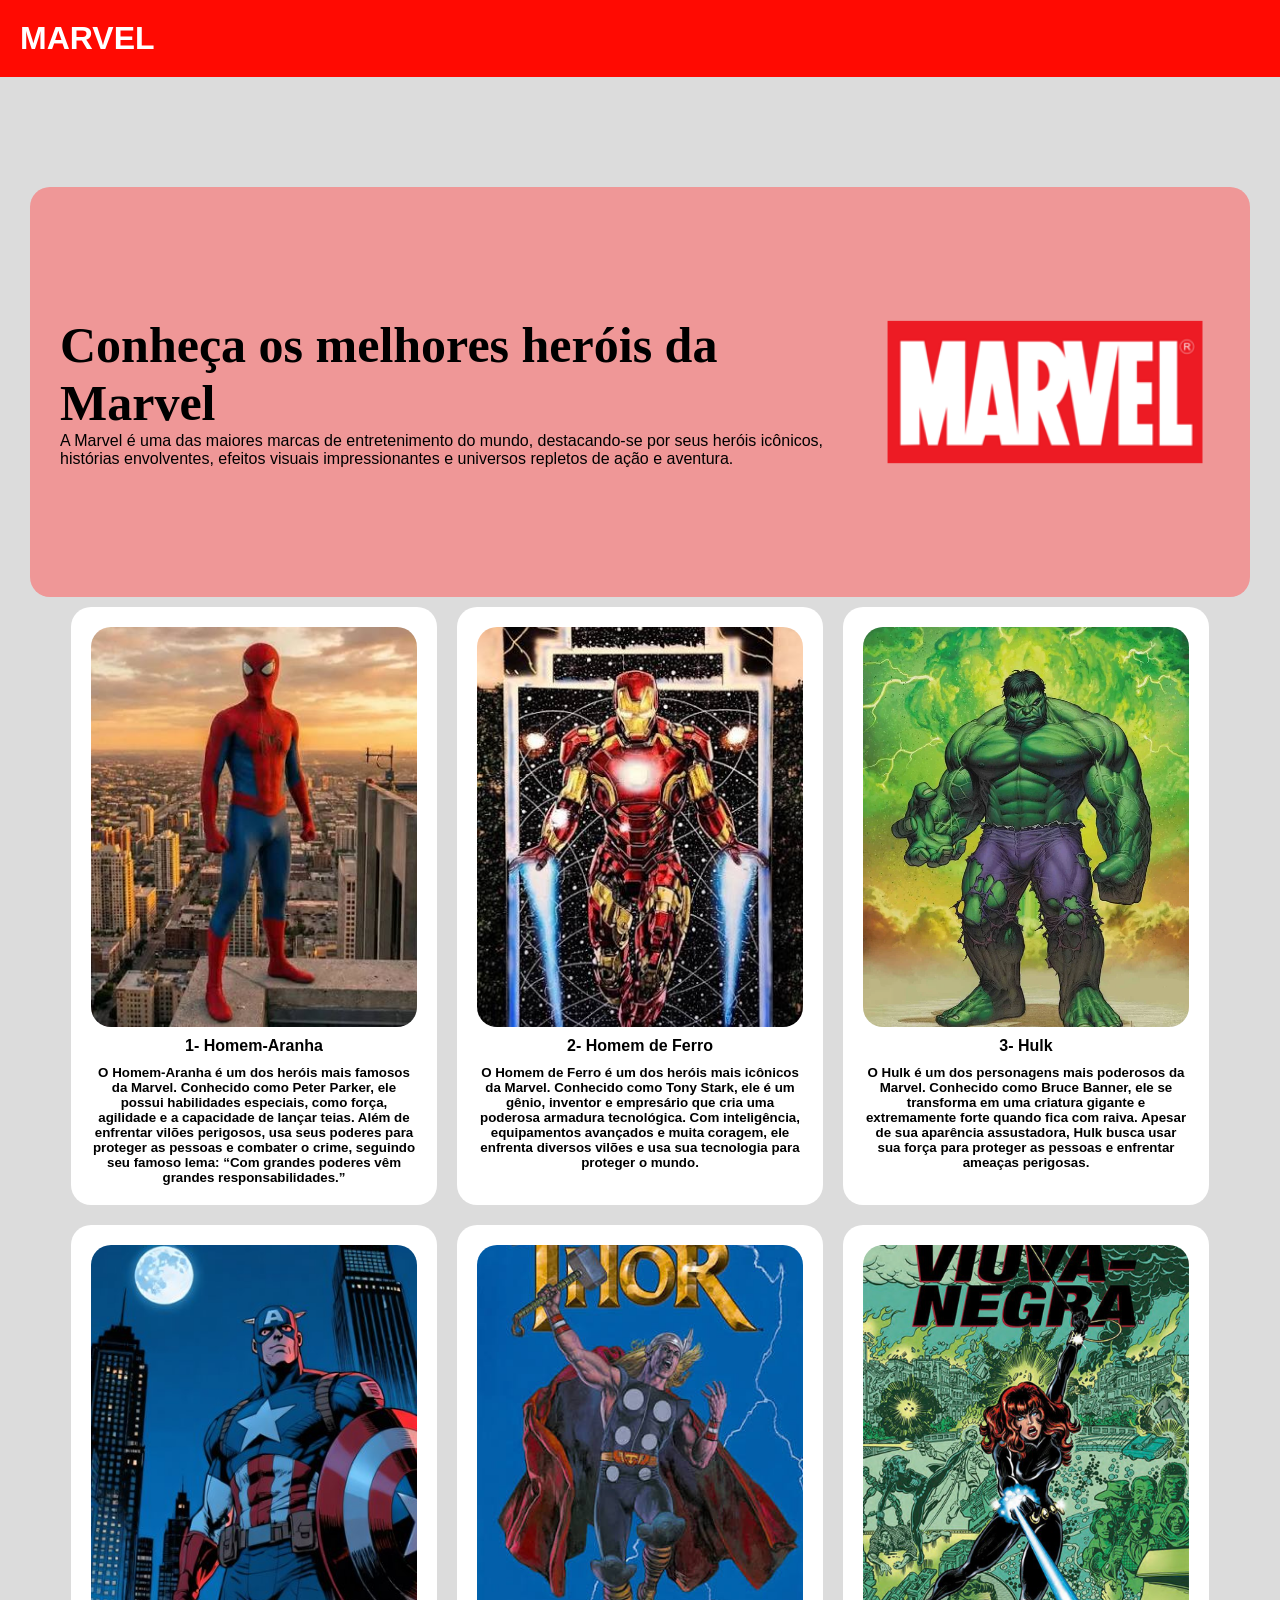
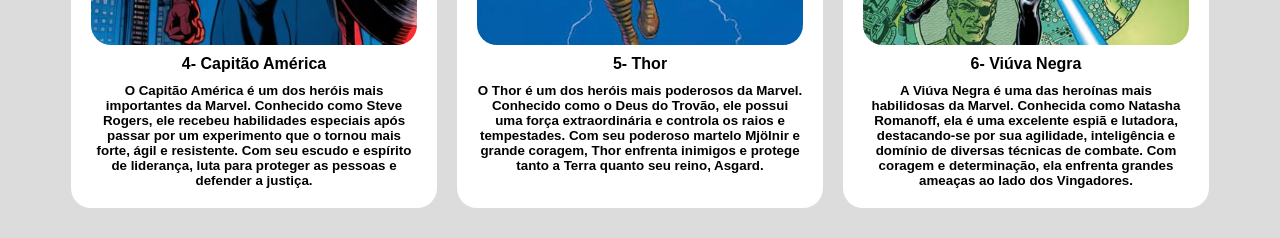
==== index.html @ 94065608 "primeiro commit" ====
<!DOCTYPE html>
<html lan="pt-BR">
    <head>
        <meta charset="UTF-8" />
        <title>HERÓIS</title>
        <link rel="stylesheet" href="css/style.css" />
    </head>
    <body>
        <header>
            <h1>MARVEL</h1>
        </header>
        <main>
            <section id="introducao">
                <article>
                    <h2>Conheça os melhores heróis da Marvel</h2>
                    <p>A Marvel é uma das maiores marcas de entretenimento do mundo, destacando-se por seus heróis icônicos, histórias envolventes, efeitos visuais impressionantes e universos repletos de ação e aventura.</p>
                </article>
                <img src="assets/img/marvel.png" alt="Logo Marvel"/>
            </section>
            <section id="cards">
                <article class="card">
                    <img src="assets/img/homemaranha.png" alt="homem aranha"/>
                    <p>1- Homem-Aranha</p>
                    <small><p> O Homem-Aranha é um dos heróis mais famosos da Marvel. Conhecido como Peter Parker, ele possui habilidades especiais, como força, agilidade e a capacidade de lançar teias. Além de enfrentar vilões perigosos, usa seus poderes para proteger as pessoas e combater o crime, seguindo seu famoso lema: “Com grandes poderes vêm grandes responsabilidades.”</p></small>
                </article>
                <article class="card">
                    <img src="assets/img/hferro.png" alt="homem de ferro"/>
                    <p>2- Homem de Ferro</p>
                    <small><p> O Homem de Ferro é um dos heróis mais icônicos da Marvel. Conhecido como Tony Stark, ele é um gênio, inventor e empresário que cria uma poderosa armadura tecnológica. Com inteligência, equipamentos avançados e muita coragem, ele enfrenta diversos vilões e usa sua tecnologia para proteger o mundo.</p></small>
                </article>
                <article class="card">
                    <img src="assets/img/hulk.png" alt="hulk"/>
                    <p>3- Hulk</p>
                    <small><p> O Hulk é um dos personagens mais poderosos da Marvel. Conhecido como Bruce Banner, ele se transforma em uma criatura gigante e extremamente forte quando fica com raiva. Apesar de sua aparência assustadora, Hulk busca usar sua força para proteger as pessoas e enfrentar ameaças perigosas.</p></small>
                </article>
                <article class="card">
                    <img src="assets/img/ca.png" alt="capitao america"/>
                    <p>4- Capitão América</p>
                    <small><p>O Capitão América é um dos heróis mais importantes da Marvel. Conhecido como Steve Rogers, ele recebeu habilidades especiais após passar por um experimento que o tornou mais forte, ágil e resistente. Com seu escudo e espírito de liderança, luta para proteger as pessoas e defender a justiça.</p></small>
                </article>
                <article class="card">
                    <img src="assets/img/thor.png" alt="thor"/>
                    <p>5- Thor</p>
                    <small><p>O Thor é um dos heróis mais poderosos da Marvel. Conhecido como o Deus do Trovão, ele possui uma força extraordinária e controla os raios e tempestades. Com seu poderoso martelo Mjölnir e grande coragem, Thor enfrenta inimigos e protege tanto a Terra quanto seu reino, Asgard.</p></small>
                </article>
                <article class="card">
                    <img src="assets/img/viuva.png" alt="viuva Negra"/>
                    <p>6- Viúva Negra</p>
                    <small><p> A Viúva Negra é uma das heroínas mais habilidosas da Marvel. Conhecida como Natasha Romanoff, ela é uma excelente espiã e lutadora, destacando-se por sua agilidade, inteligência e domínio de diversas técnicas de combate. Com coragem e determinação, ela enfrenta grandes ameaças ao lado dos Vingadores.
</p></small>
                 </article>

                </article>
            </section>
        </main>
    </body>
</html>
---- css/style.css ----
* {
    padding: 0;
    margin: 0;
    box-sizing: border-box;
}

body {
    font-family: 'Franklin Gothic Medium', 'Arial Narrow', Arial, sans-serif;
    background-color: gainsboro;
}

header {
    background-color: rgb(255, 10, 2);
    color: white;
    padding: 20px;
    margin-bottom: 50px;
}

main {
    padding: 30px;
}

#introducao {
    display: flex;
    flex-direction: row;
    gap: 30px;
    padding: 30px;
    background-color: rgb(239, 151, 151);
    align-items: center;
    justify-content: space-between;
    margin-top: 30px;
    border-radius: 20px;
}

#introducao img {
    width: 350px;
    height: 350px;
}

#cards {
    display: flex;
    gap: 20px;
    justify-content: center;
    flex-wrap: wrap;
    margin-top: 10px;
}

.card {
    background-color: white;
    padding: 20px;
    width: 30%;
    border-radius: 20px;
    text-align: center;
}

.card img {
    width: 100%;
    border-radius: 20px;
    height: 400px;
    object-fit: cover;
    display: block;
    margin: 0 auto;
}

.card p {
    margin-top: 10px;
    font-weight: bold;
}

h2 {
    font-size: 50px;
    font-family:Georgia, 'Times New Roman', Times, serif;
}
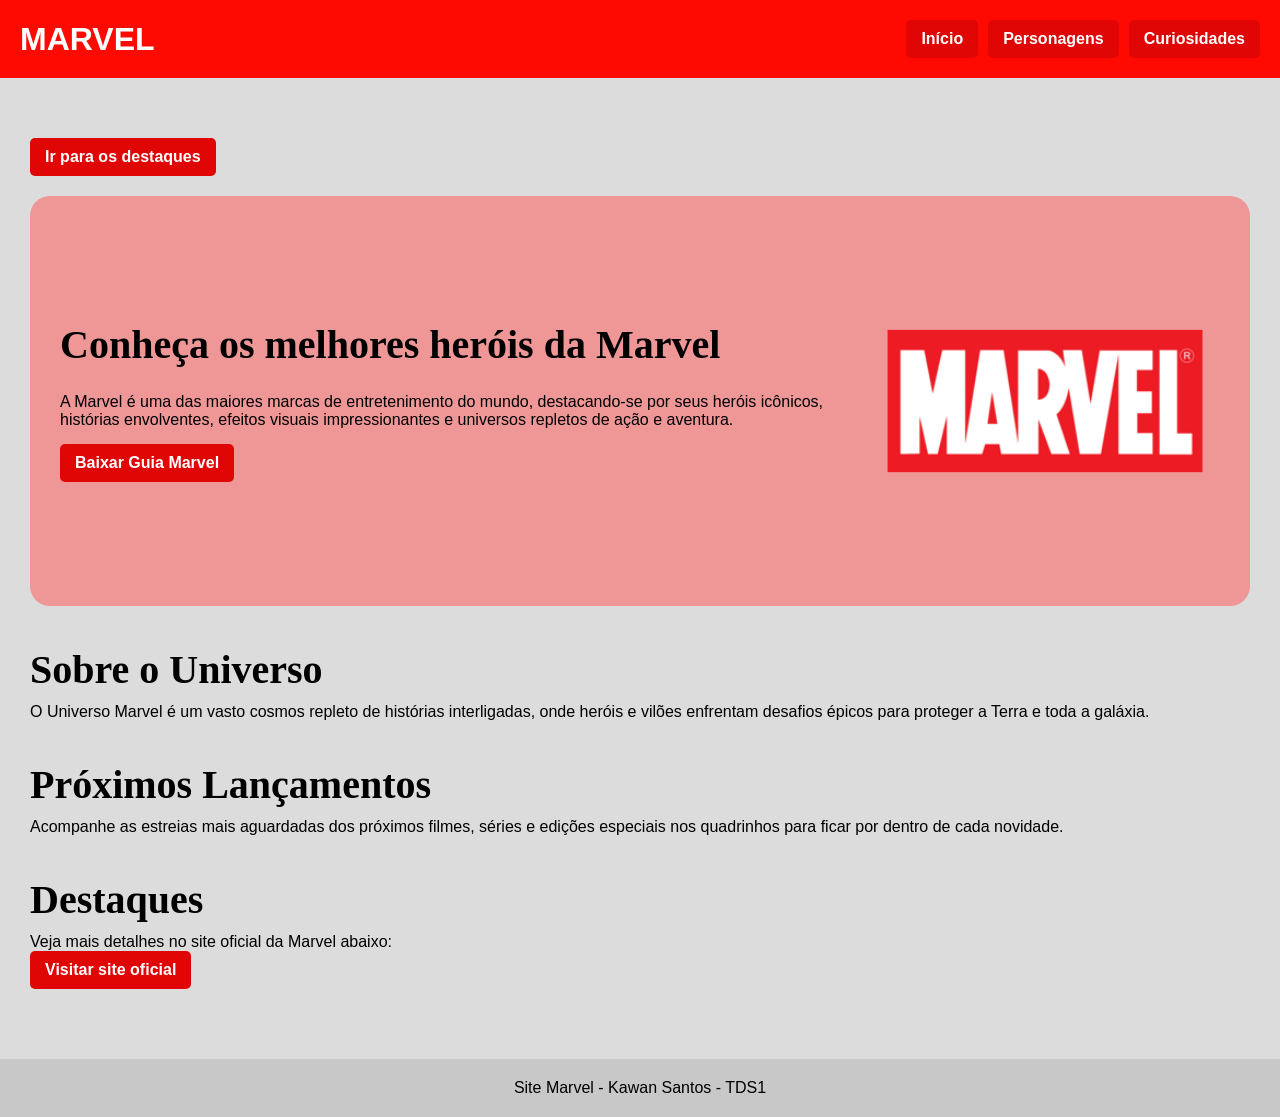
==== commit 3ecd5e58: "site marvel" ====
--- a/index.html
+++ b/index.html
@@ -1,57 +1,51 @@
 <!DOCTYPE html>
-<html lan="pt-BR">
+<html lang="pt-BR">
     <head>
         <meta charset="UTF-8" />
-        <title>HERÓIS</title>
+        <title>MARVEL</title>
         <link rel="stylesheet" href="css/style.css" />
     </head>
     <body>
         <header>
             <h1>MARVEL</h1>
+            <div>
+                <a href="index.html">Início</a>
+                <a href="pages/personagens.html">Personagens</a>
+                <a href="pages/curiosidades.html">Curiosidades</a>
+            </div>
         </header>
+
         <main>
+            <p><a href="#destaques">Ir para os destaques</a></p>
+
             <section id="introducao">
                 <article>
                     <h2>Conheça os melhores heróis da Marvel</h2>
                     <p>A Marvel é uma das maiores marcas de entretenimento do mundo, destacando-se por seus heróis icônicos, histórias envolventes, efeitos visuais impressionantes e universos repletos de ação e aventura.</p>
+                    <p><a href="assets/arquivos/guia.pdf" download>Baixar Guia Marvel</a></p>
                 </article>
                 <img src="assets/img/marvel.png" alt="Logo Marvel"/>
             </section>
-            <section id="cards">
-                <article class="card">
-                    <img src="assets/img/homemaranha.png" alt="homem aranha"/>
-                    <p>1- Homem-Aranha</p>
-                    <small><p> O Homem-Aranha é um dos heróis mais famosos da Marvel. Conhecido como Peter Parker, ele possui habilidades especiais, como força, agilidade e a capacidade de lançar teias. Além de enfrentar vilões perigosos, usa seus poderes para proteger as pessoas e combater o crime, seguindo seu famoso lema: “Com grandes poderes vêm grandes responsabilidades.”</p></small>
-                </article>
-                <article class="card">
-                    <img src="assets/img/hferro.png" alt="homem de ferro"/>
-                    <p>2- Homem de Ferro</p>
-                    <small><p> O Homem de Ferro é um dos heróis mais icônicos da Marvel. Conhecido como Tony Stark, ele é um gênio, inventor e empresário que cria uma poderosa armadura tecnológica. Com inteligência, equipamentos avançados e muita coragem, ele enfrenta diversos vilões e usa sua tecnologia para proteger o mundo.</p></small>
-                </article>
-                <article class="card">
-                    <img src="assets/img/hulk.png" alt="hulk"/>
-                    <p>3- Hulk</p>
-                    <small><p> O Hulk é um dos personagens mais poderosos da Marvel. Conhecido como Bruce Banner, ele se transforma em uma criatura gigante e extremamente forte quando fica com raiva. Apesar de sua aparência assustadora, Hulk busca usar sua força para proteger as pessoas e enfrentar ameaças perigosas.</p></small>
-                </article>
-                <article class="card">
-                    <img src="assets/img/ca.png" alt="capitao america"/>
-                    <p>4- Capitão América</p>
-                    <small><p>O Capitão América é um dos heróis mais importantes da Marvel. Conhecido como Steve Rogers, ele recebeu habilidades especiais após passar por um experimento que o tornou mais forte, ágil e resistente. Com seu escudo e espírito de liderança, luta para proteger as pessoas e defender a justiça.</p></small>
-                </article>
-                <article class="card">
-                    <img src="assets/img/thor.png" alt="thor"/>
-                    <p>5- Thor</p>
-                    <small><p>O Thor é um dos heróis mais poderosos da Marvel. Conhecido como o Deus do Trovão, ele possui uma força extraordinária e controla os raios e tempestades. Com seu poderoso martelo Mjölnir e grande coragem, Thor enfrenta inimigos e protege tanto a Terra quanto seu reino, Asgard.</p></small>
-                </article>
-                <article class="card">
-                    <img src="assets/img/viuva.png" alt="viuva Negra"/>
-                    <p>6- Viúva Negra</p>
-                    <small><p> A Viúva Negra é uma das heroínas mais habilidosas da Marvel. Conhecida como Natasha Romanoff, ela é uma excelente espiã e lutadora, destacando-se por sua agilidade, inteligência e domínio de diversas técnicas de combate. Com coragem e determinação, ela enfrenta grandes ameaças ao lado dos Vingadores.
-</p></small>
-                 </article>
 
-                </article>
+            <section id="sobre">
+                <h2>Sobre o Universo</h2>
+                <p>O Universo Marvel é um vasto cosmos repleto de histórias interligadas, onde heróis e vilões enfrentam desafios épicos para proteger a Terra e toda a galáxia.</p>
+            </section>
+
+            <section id="lancamentos">
+                <h2>Próximos Lançamentos</h2>
+                <p>Acompanhe as estreias mais aguardadas dos próximos filmes, séries e edições especiais nos quadrinhos para ficar por dentro de cada novidade.</p>
+            </section>
+
+            <section id="destaques">
+                <h2>Destaques</h2>
+                <p>Veja mais detalhes no site oficial da Marvel abaixo:</p>
+                <p><a href="https://www.marvel.com" target="_blank">Visitar site oficial</a></p>
             </section>
         </main>
+
+        <footer>
+            <p>Site Marvel - Kawan Santos - TDS1</p>
+        </footer>
     </body>
-</html>
+</html>
--- a/css/style.css
+++ b/css/style.css
@@ -1,3 +1,7 @@
+html {
+    scroll-behavior: smooth;
+}
+
 * {
     padding: 0;
     margin: 0;
@@ -13,7 +17,15 @@
     background-color: rgb(255, 10, 2);
     color: white;
     padding: 20px;
-    margin-bottom: 50px;
+    margin-bottom: 30px;
+    display: flex;
+    justify-content: space-between;
+    align-items: center;
+}
+
+header div {
+    display: flex;
+    gap: 10px;
 }
 
 main {
@@ -28,13 +40,25 @@
     background-color: rgb(239, 151, 151);
     align-items: center;
     justify-content: space-between;
-    margin-top: 30px;
+    margin-top: 20px;
     border-radius: 20px;
+}
+
+#introducao article {
+    display: flex;
+    flex-direction: column;
+    gap: 15px;
 }
 
 #introducao img {
     width: 350px;
     height: 350px;
+    border-radius: 20px;
+    object-fit: cover;
+}
+
+#sobre, #lancamentos, #destaques {
+    margin-top: 40px;
 }
 
 #cards {
@@ -42,7 +66,7 @@
     gap: 20px;
     justify-content: center;
     flex-wrap: wrap;
-    margin-top: 10px;
+    margin-top: 20px;
 }
 
 .card {
@@ -56,18 +80,65 @@
 .card img {
     width: 100%;
     border-radius: 20px;
-    height: 400px;
+    height: 300px;
     object-fit: cover;
     display: block;
     margin: 0 auto;
 }
 
+.card h3 {
+    margin-top: 10px;
+}
+
 .card p {
     margin-top: 10px;
+    font-weight: normal;
+}
+
+#curiosidades-principal {
+    background-color: white;
+    padding: 20px;
+    border-radius: 20px;
+    margin-top: 20px;
+}
+
+#curiosidades-principal article {
+    margin-bottom: 15px;
+}
+
+#curiosidades-principal img {
+    width: 200px;
+    height: 200px;
+    object-fit: cover;
+    border-radius: 10px;
+    margin-top: 15px;
+}
+
+a {
+    color: white;
+    background-color: #e00606;
+    padding: 10px 15px;
     font-weight: bold;
+    text-decoration: none;
+    display: inline-block;
+    border-radius: 5px;
+    transition: 0.3s;
+}
+
+a:hover {
+    color: white;
+    background-color: #720404;
 }
 
 h2 {
-    font-size: 50px;
-    font-family:Georgia, 'Times New Roman', Times, serif;
+    font-size: 40px;
+    font-family: Georgia, 'Times New Roman', Times, serif;
+    margin-bottom: 10px;
 }
+
+footer {
+    text-align: center;
+    padding: 20px;
+    margin-top: 40px;
+    background-color: rgb(200, 200, 200);
+}
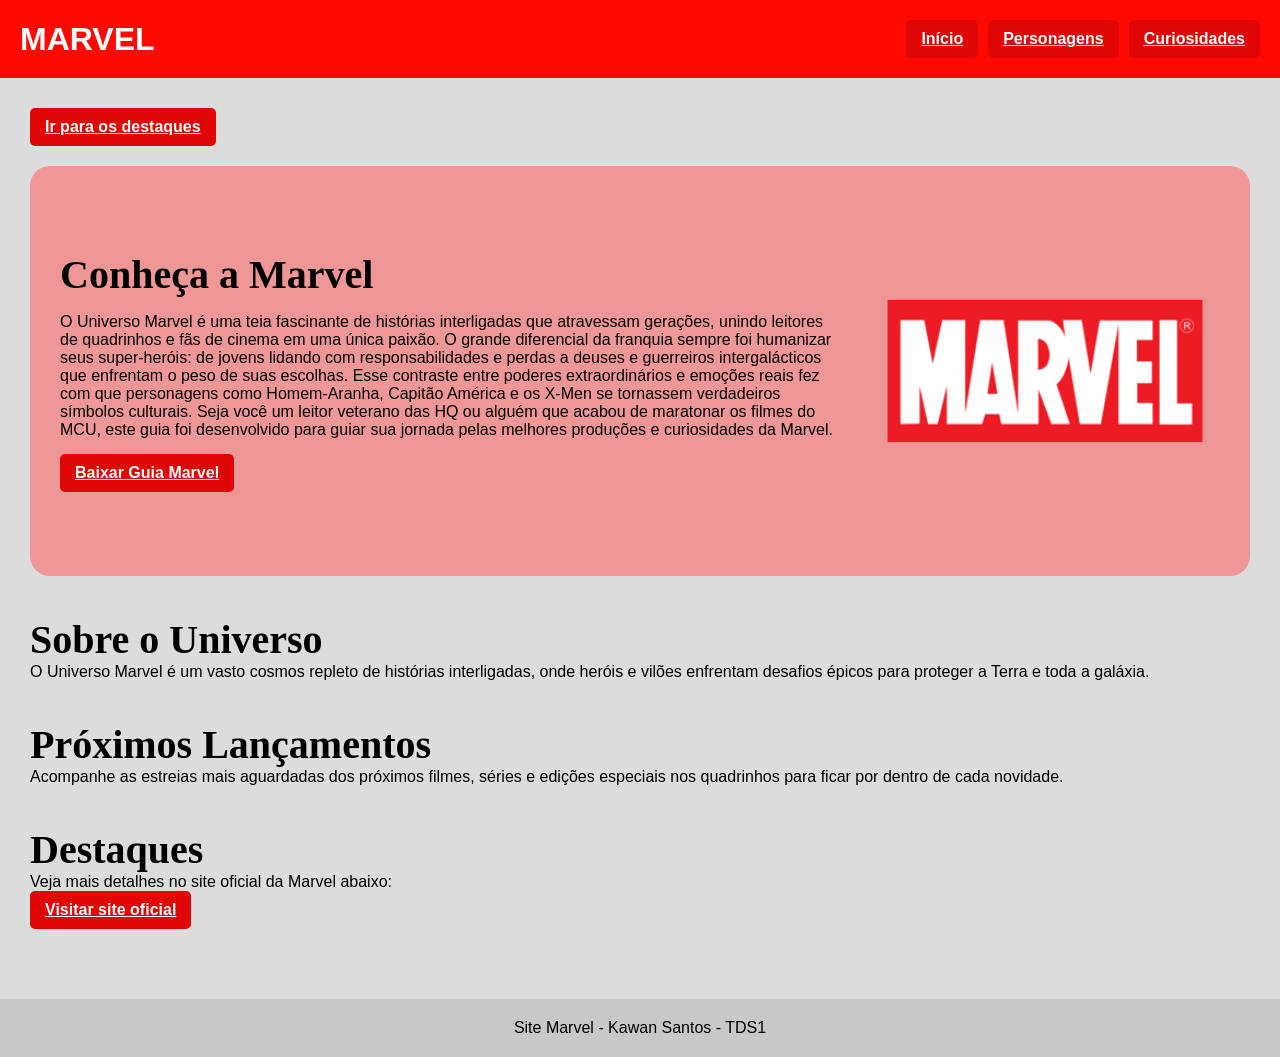
==== commit 1e58502a: "teste-marvel" ====
--- a/index.html
+++ b/index.html
@@ -20,8 +20,8 @@
 
             <section id="introducao">
                 <article>
-                    <h2>Conheça os melhores heróis da Marvel</h2>
-                    <p>A Marvel é uma das maiores marcas de entretenimento do mundo, destacando-se por seus heróis icônicos, histórias envolventes, efeitos visuais impressionantes e universos repletos de ação e aventura.</p>
+                    <h2>Conheça a Marvel</h2>
+                    <p>O Universo Marvel é uma teia fascinante de histórias interligadas que atravessam gerações, unindo leitores de quadrinhos e fãs de cinema em uma única paixão. O grande diferencial da franquia sempre foi humanizar seus super-heróis: de jovens lidando com responsabilidades e perdas a deuses e guerreiros intergalácticos que enfrentam o peso de suas escolhas. Esse contraste entre poderes extraordinários e emoções reais fez com que personagens como Homem-Aranha, Capitão América e os X-Men se tornassem verdadeiros símbolos culturais. Seja você um leitor veterano das HQ ou alguém que acabou de maratonar os filmes do MCU, este guia foi desenvolvido para guiar sua jornada pelas melhores produções e curiosidades da Marvel.</p>
                     <p><a href="assets/arquivos/guia.pdf" download>Baixar Guia Marvel</a></p>
                 </article>
                 <img src="assets/img/marvel.png" alt="Logo Marvel"/>
--- a/css/style.css
+++ b/css/style.css
@@ -1,7 +1,3 @@
-html {
-    scroll-behavior: smooth;
-}
-
 * {
     padding: 0;
     margin: 0;
@@ -17,7 +13,6 @@
     background-color: rgb(255, 10, 2);
     color: white;
     padding: 20px;
-    margin-bottom: 30px;
     display: flex;
     justify-content: space-between;
     align-items: center;
@@ -34,7 +29,6 @@
 
 #introducao {
     display: flex;
-    flex-direction: row;
     gap: 30px;
     padding: 30px;
     background-color: rgb(239, 151, 151);
@@ -46,15 +40,14 @@
 
 #introducao article {
     display: flex;
+    gap: 15px;
     flex-direction: column;
-    gap: 15px;
 }
 
 #introducao img {
     width: 350px;
     height: 350px;
     border-radius: 20px;
-    object-fit: cover;
 }
 
 #sobre, #lancamentos, #destaques {
@@ -81,9 +74,7 @@
     width: 100%;
     border-radius: 20px;
     height: 300px;
-    object-fit: cover;
     display: block;
-    margin: 0 auto;
 }
 
 .card h3 {
@@ -92,7 +83,6 @@
 
 .card p {
     margin-top: 10px;
-    font-weight: normal;
 }
 
 #curiosidades-principal {
@@ -102,14 +92,9 @@
     margin-top: 20px;
 }
 
-#curiosidades-principal article {
-    margin-bottom: 15px;
-}
-
 #curiosidades-principal img {
     width: 200px;
     height: 200px;
-    object-fit: cover;
     border-radius: 10px;
     margin-top: 15px;
 }
@@ -119,10 +104,8 @@
     background-color: #e00606;
     padding: 10px 15px;
     font-weight: bold;
-    text-decoration: none;
     display: inline-block;
     border-radius: 5px;
-    transition: 0.3s;
 }
 
 a:hover {
@@ -133,7 +116,6 @@
 h2 {
     font-size: 40px;
     font-family: Georgia, 'Times New Roman', Times, serif;
-    margin-bottom: 10px;
 }
 
 footer {
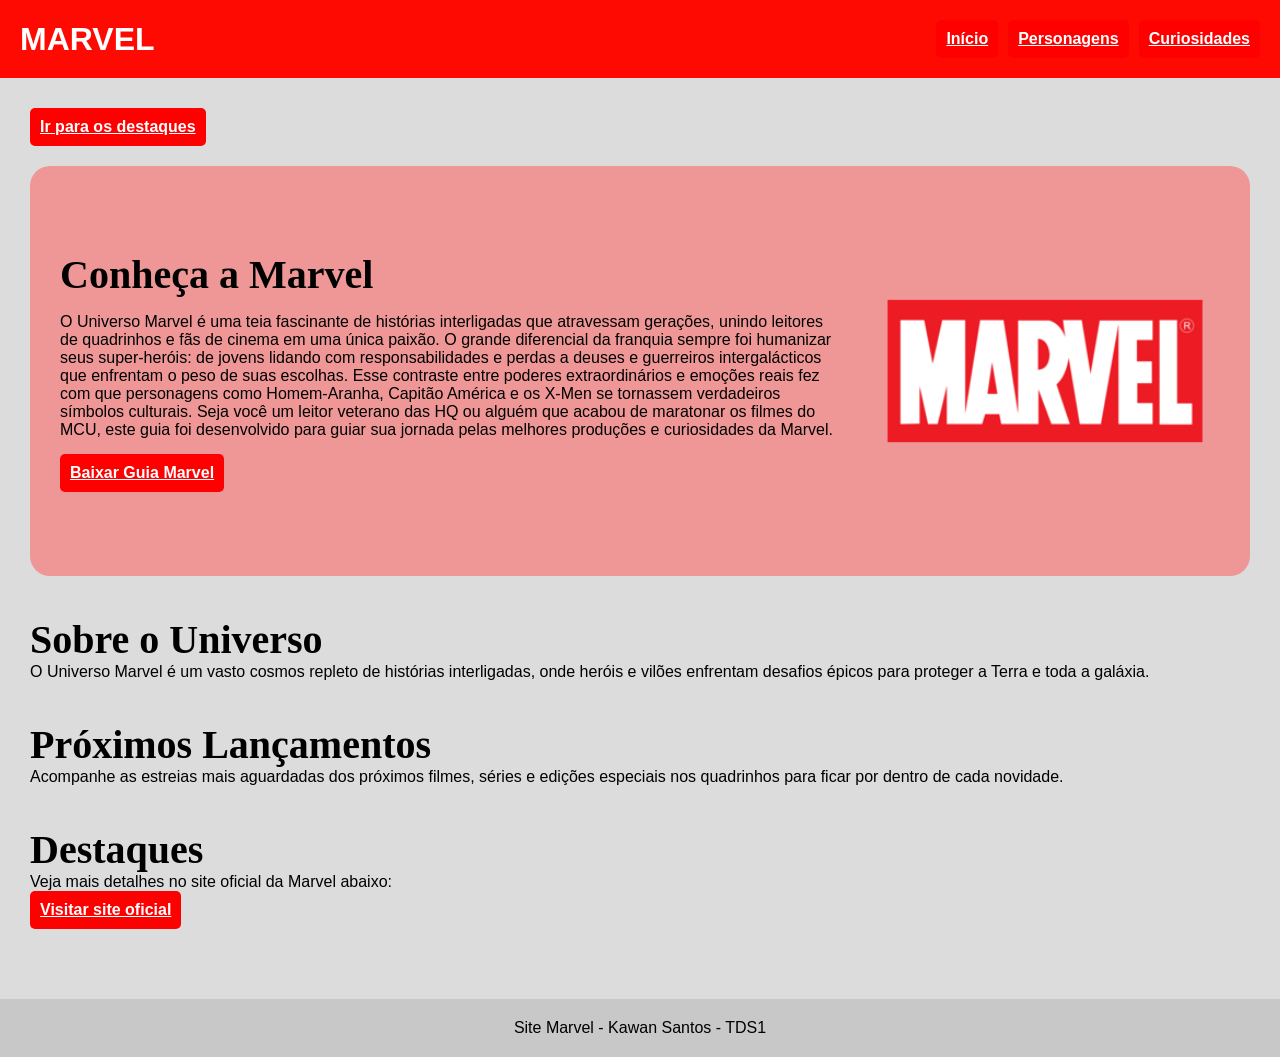
==== commit 3caf1fbb: "definitivo" ====
--- a/index.html
+++ b/index.html
@@ -14,38 +14,32 @@
                 <a href="pages/curiosidades.html">Curiosidades</a>
             </div>
         </header>
-
         <main>
-            <p><a href="#destaques">Ir para os destaques</a></p>
-
+            <a href="#destaques">Ir para os destaques</a>
             <section id="introducao">
                 <article>
                     <h2>Conheça a Marvel</h2>
                     <p>O Universo Marvel é uma teia fascinante de histórias interligadas que atravessam gerações, unindo leitores de quadrinhos e fãs de cinema em uma única paixão. O grande diferencial da franquia sempre foi humanizar seus super-heróis: de jovens lidando com responsabilidades e perdas a deuses e guerreiros intergalácticos que enfrentam o peso de suas escolhas. Esse contraste entre poderes extraordinários e emoções reais fez com que personagens como Homem-Aranha, Capitão América e os X-Men se tornassem verdadeiros símbolos culturais. Seja você um leitor veterano das HQ ou alguém que acabou de maratonar os filmes do MCU, este guia foi desenvolvido para guiar sua jornada pelas melhores produções e curiosidades da Marvel.</p>
-                    <p><a href="assets/arquivos/guia.pdf" download>Baixar Guia Marvel</a></p>
+            <p><a href="assets/arquivo/guia_marvel.pdf" download>Baixar Guia Marvel</a></p>
                 </article>
                 <img src="assets/img/marvel.png" alt="Logo Marvel"/>
             </section>
-
             <section id="sobre">
                 <h2>Sobre o Universo</h2>
                 <p>O Universo Marvel é um vasto cosmos repleto de histórias interligadas, onde heróis e vilões enfrentam desafios épicos para proteger a Terra e toda a galáxia.</p>
             </section>
-
             <section id="lancamentos">
                 <h2>Próximos Lançamentos</h2>
                 <p>Acompanhe as estreias mais aguardadas dos próximos filmes, séries e edições especiais nos quadrinhos para ficar por dentro de cada novidade.</p>
             </section>
-
             <section id="destaques">
                 <h2>Destaques</h2>
                 <p>Veja mais detalhes no site oficial da Marvel abaixo:</p>
-                <p><a href="https://www.marvel.com" target="_blank">Visitar site oficial</a></p>
+                <a href="https://www.marvel.com" target="_blank">Visitar site oficial</a>
             </section>
         </main>
-
         <footer>
             <p>Site Marvel - Kawan Santos - TDS1</p>
         </footer>
     </body>
-</html>+</html>
--- a/css/style.css
+++ b/css/style.css
@@ -101,16 +101,11 @@
 
 a {
     color: white;
-    background-color: #e00606;
-    padding: 10px 15px;
+    background-color: red;
+    padding: 10px;
     font-weight: bold;
     display: inline-block;
     border-radius: 5px;
-}
-
-a:hover {
-    color: white;
-    background-color: #720404;
 }
 
 h2 {
@@ -123,4 +118,4 @@
     padding: 20px;
     margin-top: 40px;
     background-color: rgb(200, 200, 200);
-}+}
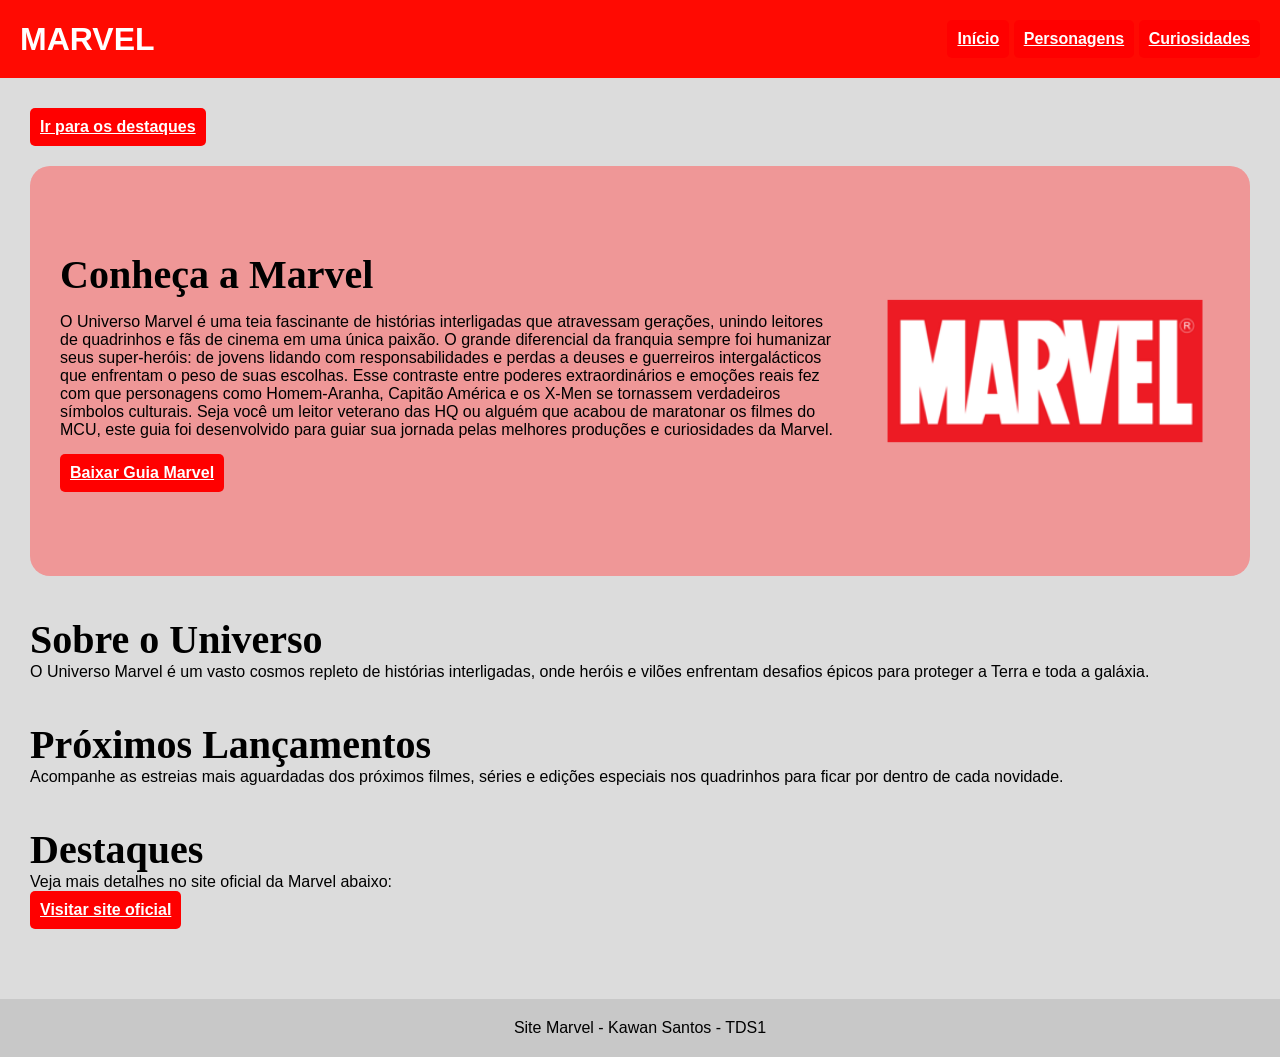
==== commit af5592ff: "projeto-final" ====
--- a/index.html
+++ b/index.html
@@ -8,11 +8,11 @@
     <body>
         <header>
             <h1>MARVEL</h1>
-            <div>
+            <section id="itens">
                 <a href="index.html">Início</a>
                 <a href="pages/personagens.html">Personagens</a>
                 <a href="pages/curiosidades.html">Curiosidades</a>
-            </div>
+            </section>
         </header>
         <main>
             <a href="#destaques">Ir para os destaques</a>
--- a/css/style.css
+++ b/css/style.css
@@ -18,7 +18,7 @@
     align-items: center;
 }
 
-header div {
+header  {
     display: flex;
     gap: 10px;
 }
